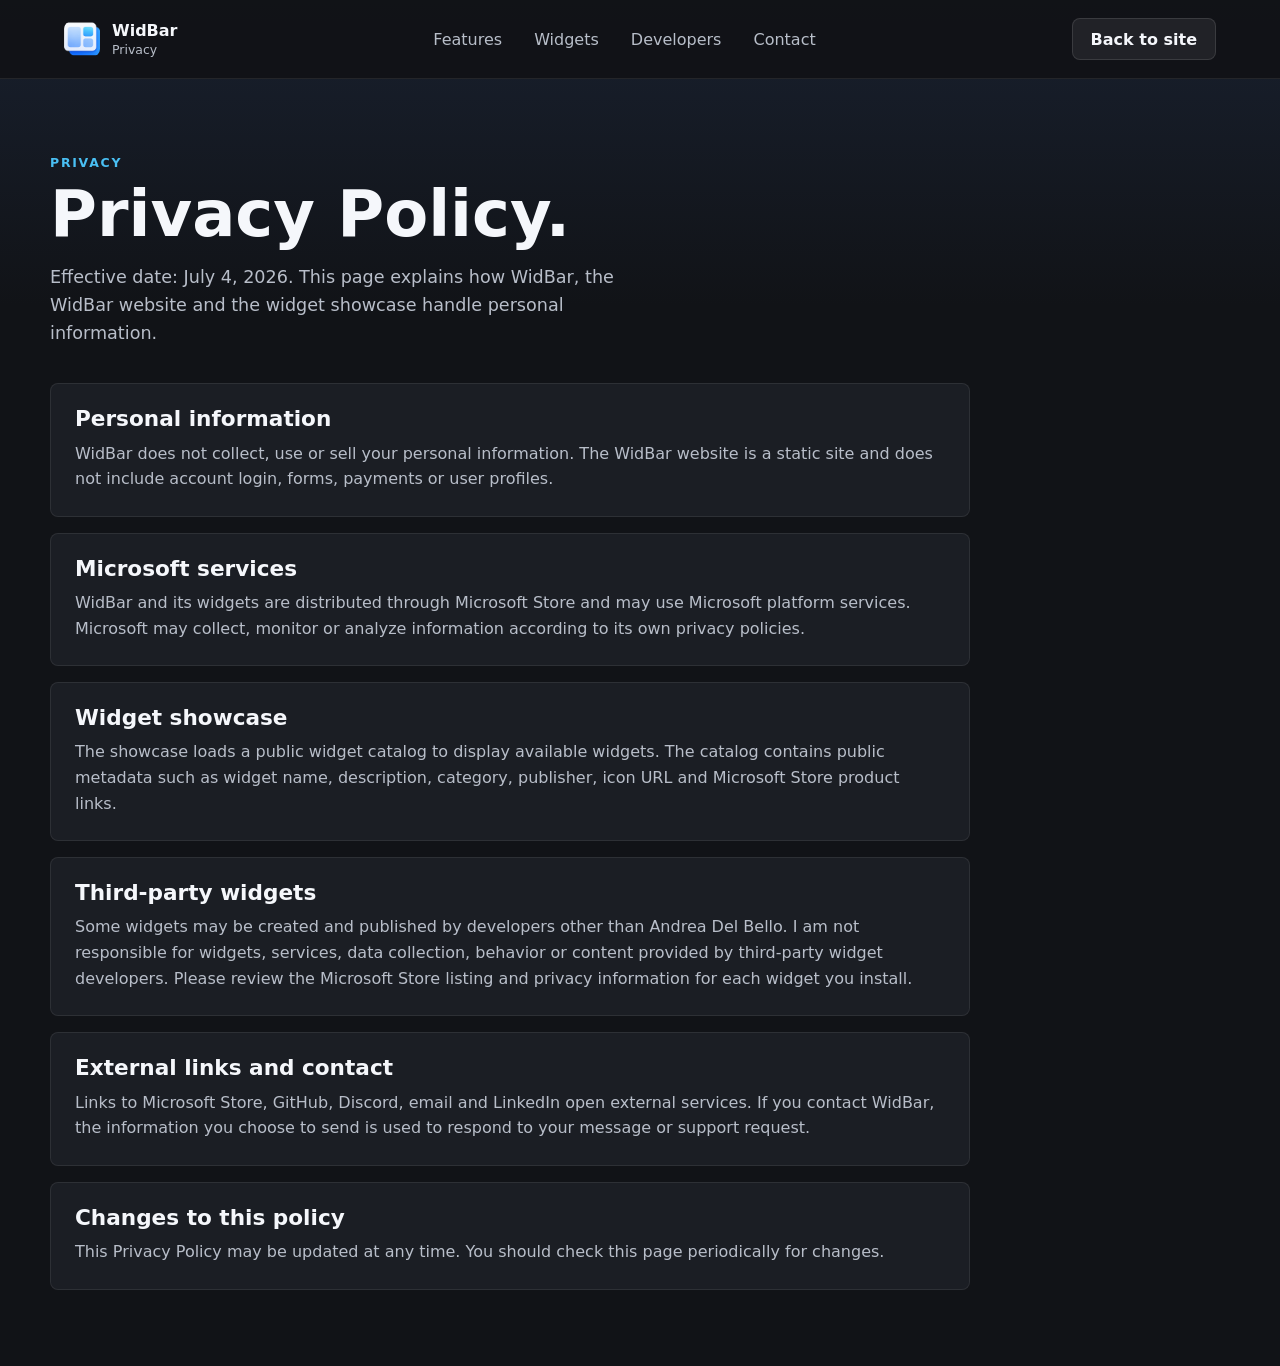
==== privacy.html @ 2c213d33 "Redesign WidBar showcase website" ====
<!doctype html>
<html lang="en">
<head>
  <meta charset="utf-8">
  <meta name="viewport" content="width=device-width, initial-scale=1">
  <meta name="color-scheme" content="dark">
  <title>Privacy - WidBar</title>
  <meta name="description" content="Privacy policy for WidBar, the WidBar website and the widget showcase.">
  <link rel="icon" href="assets/widbar-logo.png">
  <link rel="stylesheet" href="styles.css">
</head>
<body>
  <header class="site-header">
    <a class="brand" href="https://apps.microsoft.com/detail/9pkldnm83tp9" aria-label="Download WidBar from Microsoft Store">
      <img class="brand-logo" src="assets/widbar-logo.png" alt="" aria-hidden="true">
      <span>
        <strong>WidBar</strong>
        <small>Privacy</small>
      </span>
    </a>

    <nav class="top-nav" aria-label="Primary navigation">
      <a href="./#features">Features</a>
      <a href="./#showcase">Widgets</a>
      <a href="./#developers">Developers</a>
      <a href="./#contact">Contact</a>
    </nav>

    <a class="button button-secondary" href="./">Back to site</a>
  </header>

  <main>
    <section class="privacy-page">
      <p class="eyebrow">Privacy</p>
      <h1>Privacy Policy.</h1>
      <p class="hero-text">
        Effective date: July 4, 2026. This page explains how WidBar, the WidBar website
        and the widget showcase handle personal information.
      </p>

      <div class="privacy-content">
        <article>
          <h2>Personal information</h2>
          <p>
            WidBar does not collect, use or sell your personal information. The WidBar
            website is a static site and does not include account login, forms, payments
            or user profiles.
          </p>
        </article>

        <article>
          <h2>Microsoft services</h2>
          <p>
            WidBar and its widgets are distributed through Microsoft Store and may use
            Microsoft platform services. Microsoft may collect, monitor or analyze
            information according to its own privacy policies.
          </p>
        </article>

        <article>
          <h2>Widget showcase</h2>
          <p>
            The showcase loads a public widget catalog to display available widgets. The
            catalog contains public metadata such as widget name, description, category,
            publisher, icon URL and Microsoft Store product links.
          </p>
        </article>

        <article>
          <h2>Third-party widgets</h2>
          <p>
            Some widgets may be created and published by developers other than Andrea
            Del Bello. I am not responsible for widgets, services, data collection,
            behavior or content provided by third-party widget developers. Please review
            the Microsoft Store listing and privacy information for each widget you install.
          </p>
        </article>

        <article>
          <h2>External links and contact</h2>
          <p>
            Links to Microsoft Store, GitHub, Discord, email and LinkedIn open external
            services. If you contact WidBar, the information you choose to send is used
            to respond to your message or support request.
          </p>
        </article>

        <article>
          <h2>Changes to this policy</h2>
          <p>
            This Privacy Policy may be updated at any time. You should check this page
            periodically for changes.
          </p>
        </article>
      </div>
    </section>
  </main>
</body>
</html>
---- styles.css ----
:root {
  color-scheme: dark;
  --bg: #111317;
  --panel: #1b1e24;
  --panel-2: #242831;
  --panel-3: #2d323d;
  --text: #f5f7fb;
  --muted: #b8bec9;
  --soft: #858d9b;
  --line: #363b46;
  --accent: #49bff3;
  --accent-2: #70d77a;
  --shadow: 0 24px 70px rgba(0, 0, 0, .34);
  font-family: "Segoe UI", system-ui, -apple-system, BlinkMacSystemFont, sans-serif;
}

* {
  box-sizing: border-box;
}

html {
  scroll-behavior: smooth;
}

body {
  margin: 0;
  min-height: 100vh;
  background: var(--bg);
  color: var(--text);
}

body::before {
  content: "";
  position: fixed;
  inset: 0;
  z-index: -1;
  background:
    linear-gradient(180deg, rgba(31, 44, 68, .52), rgba(17, 19, 23, .2) 34%, rgba(17, 19, 23, 1) 72%),
    #111317;
}

a {
  color: inherit;
  text-decoration: none;
}

img {
  display: block;
  max-width: 100%;
}

.site-header {
  position: sticky;
  top: 0;
  z-index: 10;
  display: flex;
  align-items: center;
  justify-content: space-between;
  gap: 24px;
  padding: 18px clamp(20px, 5vw, 72px);
  background: rgba(17, 19, 23, .94);
  border-bottom: 1px solid rgba(255, 255, 255, .08);
  transform: translateY(0);
  transition: transform .28s ease, background .18s ease, border-color .18s ease;
  will-change: transform;
}

.site-header.is-hidden {
  transform: translateY(-100%);
}

.brand {
  display: inline-flex;
  align-items: center;
  gap: 12px;
  min-width: max-content;
}

.brand-logo {
  width: 36px;
  height: 36px;
  object-fit: contain;
  border-radius: 8px;
}

.brand strong,
.brand small {
  display: block;
}

.brand strong {
  font-size: 1rem;
}

.brand small {
  margin-top: 2px;
  color: var(--muted);
  font-size: .78rem;
}

.top-nav {
  display: flex;
  align-items: center;
  gap: 8px;
  color: var(--muted);
}

.top-nav a {
  border-radius: 8px;
  padding: 8px 12px;
}

.top-nav a:hover {
  background: rgba(255, 255, 255, .07);
  color: var(--text);
}

.button {
  display: inline-flex;
  align-items: center;
  justify-content: center;
  min-height: 42px;
  border: 1px solid transparent;
  border-radius: 8px;
  padding: 0 18px;
  font-weight: 650;
  transition: transform .16s ease, background .16s ease, border-color .16s ease;
}

.button:hover {
  transform: translateY(-1px);
}

.button-primary {
  background: var(--accent);
  color: #071219;
}

.button-secondary {
  background: rgba(255, 255, 255, .07);
  border-color: rgba(255, 255, 255, .11);
  color: var(--text);
}

main {
  width: min(1180px, calc(100% - 40px));
  margin: 0 auto;
}

.hero {
  display: grid;
  grid-template-columns: minmax(0, .72fr) minmax(520px, 1.28fr);
  align-items: center;
  gap: clamp(34px, 6vw, 86px);
  min-height: min(820px, calc(100vh - 60px));
  padding: 46px 0 48px;
}

.eyebrow {
  margin: 0 0 12px;
  color: var(--accent);
  font-size: .78rem;
  font-weight: 800;
  letter-spacing: .14em;
  text-transform: uppercase;
}

h1,
h2,
h3,
p {
  margin-top: 0;
}

h1 {
  margin-bottom: 18px;
  max-width: 700px;
  font-size: clamp(2.8rem, 5vw, 4.15rem);
  line-height: 1;
  letter-spacing: 0;
}

h2 {
  margin-bottom: 12px;
  font-size: clamp(2rem, 4vw, 3.15rem);
  line-height: 1.03;
  letter-spacing: 0;
}

h3 {
  margin-bottom: 8px;
  font-size: 1.1rem;
}

.hero-text,
.section-heading p,
.showcase-heading p,
.workflow p,
.feature-card p {
  color: var(--muted);
  line-height: 1.58;
}

.hero-text {
  max-width: 620px;
  font-size: 1.1rem;
}

.hero-actions {
  display: flex;
  flex-wrap: wrap;
  gap: 12px;
  margin-top: 28px;
}

.feature-card {
  border: 1px solid rgba(255, 255, 255, .1);
  border-radius: 8px;
  background: var(--panel);
  box-shadow: var(--shadow);
  overflow: hidden;
}

.hero-composition {
  position: relative;
  min-height: clamp(520px, 48vw, 660px);
  margin: 0;
  isolation: isolate;
}

.hero-composition::before {
  content: "";
  position: absolute;
  inset: 15% 4% 10% 16%;
  z-index: -1;
  border-radius: 16px;
  background: linear-gradient(135deg, rgba(73, 191, 243, .2), rgba(112, 215, 122, .12));
  opacity: .7;
}

.hero-layer {
  position: absolute;
  border: 1px solid rgba(255, 255, 255, .12);
  border-radius: 8px;
  background: var(--panel);
  box-shadow: 0 28px 80px rgba(0, 0, 0, .42);
}

.hero-layer-main {
  top: 12%;
  right: 0;
  width: 86%;
  z-index: 2;
}

.hero-layer-media {
  left: 0;
  bottom: 3%;
  width: 38%;
  z-index: 4;
}

.hero-layer-metrics {
  right: 6%;
  bottom: 0;
  width: 48%;
  z-index: 3;
}

.section {
  padding: 76px 0;
  border-top: 1px solid rgba(255, 255, 255, .08);
}

.section-heading {
  max-width: 760px;
  margin-bottom: 30px;
}

.feature-grid {
  display: grid;
  grid-template-columns: repeat(2, minmax(0, 1fr));
  gap: 18px;
}

.feature-card {
  padding: 20px;
}

.feature-card > img {
  width: 100%;
  border-radius: 6px;
  border: 1px solid rgba(255, 255, 255, .08);
  margin-bottom: 18px;
}

.workflow-section {
  padding-top: 64px;
}

.workflow {
  display: grid;
  grid-template-columns: repeat(3, 1fr);
  gap: 16px;
}

.workflow article {
  padding: 24px;
  border: 1px solid rgba(255, 255, 255, .08);
  border-radius: 8px;
  background: var(--panel);
}

.step-number {
  display: grid;
  width: 34px;
  height: 34px;
  place-items: center;
  margin-bottom: 18px;
  border-radius: 50%;
  background: rgba(73, 191, 243, .15);
  color: var(--accent);
  font-weight: 800;
}

.showcase-section {
  padding-top: 70px;
}

.showcase-heading {
  display: flex;
  align-items: end;
  justify-content: space-between;
  gap: 24px;
  margin-bottom: 24px;
}

#status {
  margin-bottom: 0;
}

.search {
  display: flex;
  align-items: center;
  gap: 10px;
  width: min(100%, 340px);
  min-height: 44px;
  padding: 0 14px;
  border: 1px solid var(--line);
  border-radius: 8px;
  background: var(--panel);
  color: var(--soft);
}

.search span {
  font-size: .82rem;
}

.search input {
  width: 100%;
  border: 0;
  outline: 0;
  background: transparent;
  color: var(--text);
  font: inherit;
}

.search input::placeholder {
  color: var(--soft);
}

.catalog-layout {
  display: grid;
  grid-template-columns: 230px minmax(0, 1fr);
  gap: 22px;
}

.category-panel {
  align-self: start;
  position: sticky;
  top: 96px;
  padding: 16px;
  border: 1px solid rgba(255, 255, 255, .08);
  border-radius: 8px;
  background: var(--panel);
}

.category-panel h3 {
  margin-bottom: 12px;
  color: var(--muted);
  font-size: .86rem;
  letter-spacing: .1em;
  text-transform: uppercase;
}

.category-list {
  display: grid;
  gap: 6px;
}

.category-button {
  display: flex;
  align-items: center;
  justify-content: space-between;
  width: 100%;
  min-height: 42px;
  border: 0;
  border-radius: 8px;
  padding: 0 12px;
  background: transparent;
  color: var(--muted);
  font: inherit;
  text-align: left;
  cursor: pointer;
}

.category-button:hover,
.category-button.is-active {
  background: var(--panel-3);
  color: var(--text);
}

.category-button.is-active {
  box-shadow: inset 3px 0 0 var(--accent);
}

.category-count {
  color: var(--soft);
  font-size: .9rem;
}

.widget-grid {
  display: grid;
  grid-template-columns: repeat(2, minmax(0, 1fr));
  gap: 18px;
}

.widget-card {
  display: flex;
  min-height: 290px;
  flex-direction: column;
  gap: 18px;
  padding: 22px;
  border: 1px solid rgba(255, 255, 255, .08);
  border-radius: 8px;
  background: var(--panel);
  transition: transform .18s ease, border-color .18s ease, background .18s ease;
}

.widget-card:hover {
  transform: translateY(-2px);
  border-color: rgba(73, 191, 243, .5);
  background: var(--panel-2);
}

.widget-top {
  display: flex;
  align-items: center;
  gap: 14px;
}

.widget-icon {
  width: 58px;
  height: 58px;
  object-fit: contain;
  border-radius: 8px;
  background: #eef6ff;
  padding: 4px;
}

.widget-top h3 {
  margin-bottom: 4px;
}

.publisher,
.summary,
.description {
  color: var(--muted);
}

.publisher,
.description {
  margin-bottom: 0;
}

.summary {
  margin-bottom: 0;
  color: var(--text);
  font-size: 1.08rem;
  line-height: 1.45;
}

.description {
  line-height: 1.52;
}

.widget-bottom {
  display: flex;
  align-items: end;
  justify-content: space-between;
  gap: 18px;
  margin-top: auto;
}

.tags {
  display: flex;
  flex-wrap: wrap;
  gap: 6px;
}

.tags span {
  border-radius: 999px;
  padding: 6px 10px;
  background: rgba(255, 255, 255, .07);
  color: var(--muted);
  font-size: .82rem;
}

.store-link {
  min-width: max-content;
  border-radius: 8px;
  padding: 10px 12px;
  background: rgba(73, 191, 243, .14);
  color: var(--accent);
  font-weight: 700;
}

.store-link:hover {
  background: var(--accent);
  color: #06151f;
}

.empty-state {
  grid-column: 1 / -1;
  min-height: 190px;
  display: grid;
  place-items: center;
  padding: 34px;
  border: 1px dashed var(--line);
  border-radius: 8px;
  color: var(--muted);
  text-align: center;
}

.developer-grid,
.contact-grid {
  display: grid;
  grid-template-columns: repeat(2, minmax(0, 1fr));
  gap: 16px;
}

.developer-card,
.contact-card {
  display: flex;
  min-height: 250px;
  flex-direction: column;
  padding: 24px;
  border: 1px solid rgba(255, 255, 255, .08);
  border-radius: 8px;
  background: var(--panel);
}

.developer-step,
.contact-card span {
  margin-bottom: 28px;
  color: var(--accent);
  font-size: .82rem;
  font-weight: 800;
  letter-spacing: .12em;
  text-transform: uppercase;
}

.developer-card p,
.contact-card small {
  color: var(--muted);
  line-height: 1.55;
}

.developer-card p {
  margin-bottom: 24px;
}

.developer-card a {
  margin-top: auto;
  color: var(--accent);
  font-weight: 700;
}

.developer-card a:hover,
.contact-card:hover strong {
  color: var(--accent);
}

.developer-panel,
.privacy-panel {
  display: flex;
  align-items: center;
  justify-content: space-between;
  gap: 32px;
  margin-top: 18px;
  padding: clamp(28px, 5vw, 48px);
  border: 1px solid rgba(255, 255, 255, .08);
  border-radius: 8px;
  background: var(--panel);
}

.developer-panel > div:first-child,
.privacy-panel > div:first-child {
  max-width: 720px;
}

.developer-panel p,
.privacy-panel p {
  margin-bottom: 0;
  color: var(--muted);
  line-height: 1.58;
}

.developer-actions {
  display: flex;
  flex-wrap: wrap;
  justify-content: flex-end;
  gap: 12px;
}

.contact-card {
  min-height: 210px;
  color: var(--text);
}

.contact-card strong,
.contact-card small {
  display: block;
}

.contact-card strong {
  margin-bottom: 10px;
  font-size: 1.2rem;
}

.privacy-teaser {
  padding-top: 0;
}

.privacy-page {
  max-width: 920px;
  padding: 76px 0;
}

.privacy-page h1 {
  max-width: 820px;
}

.privacy-content {
  display: grid;
  gap: 16px;
  margin-top: 36px;
}

.privacy-content article {
  padding: 24px;
  border: 1px solid rgba(255, 255, 255, .08);
  border-radius: 8px;
  background: var(--panel);
}

.privacy-content h2 {
  margin-bottom: 10px;
  font-size: 1.35rem;
}

.privacy-content p {
  margin-bottom: 0;
  color: var(--muted);
  line-height: 1.6;
}

@media (max-width: 1180px) {
  .site-header {
    position: static;
    align-items: flex-start;
    flex-direction: column;
    gap: 14px;
    padding: 16px 20px;
  }

  .brand-logo {
    width: 32px;
    height: 32px;
  }

  .brand small {
    font-size: .72rem;
  }

  .top-nav {
    display: flex;
    width: 100%;
    gap: 4px;
    overflow-x: auto;
    padding-bottom: 2px;
    scrollbar-width: none;
  }

  .top-nav::-webkit-scrollbar {
    display: none;
  }

  .top-nav a {
    flex: 0 0 auto;
    padding: 7px 10px;
    font-size: .92rem;
  }

  .hero {
    grid-template-columns: 1fr;
    min-height: auto;
    padding-top: 42px;
  }

  .hero-composition {
    min-height: auto;
    display: grid;
    gap: 14px;
  }

  .hero-composition::before {
    display: none;
  }

  .hero-layer {
    position: static;
    width: 100%;
  }

  .hero-layer-media,
  .hero-layer-metrics {
    display: none;
  }

  .workflow {
    grid-template-columns: 1fr;
  }

  .developer-grid,
  .contact-grid {
    grid-template-columns: 1fr;
  }

  .developer-panel,
  .privacy-panel {
    align-items: flex-start;
    flex-direction: column;
  }

  .developer-actions {
    justify-content: flex-start;
  }

  .showcase-heading {
    align-items: stretch;
    flex-direction: column;
  }

  .search {
    width: 100%;
  }

  .catalog-layout {
    grid-template-columns: 1fr;
  }

  .category-panel {
    position: static;
  }

  .category-list {
    display: flex;
    flex-wrap: wrap;
  }

  .category-button {
    width: auto;
  }
}

@media (max-width: 720px) {
  main {
    width: min(100% - 32px, 1180px);
  }

  h1 {
    font-size: clamp(2.25rem, 10vw, 3rem);
  }

  .widget-grid {
    grid-template-columns: 1fr;
  }

  .widget-bottom,
  .developer-actions {
    align-items: stretch;
    flex-direction: column;
  }
}
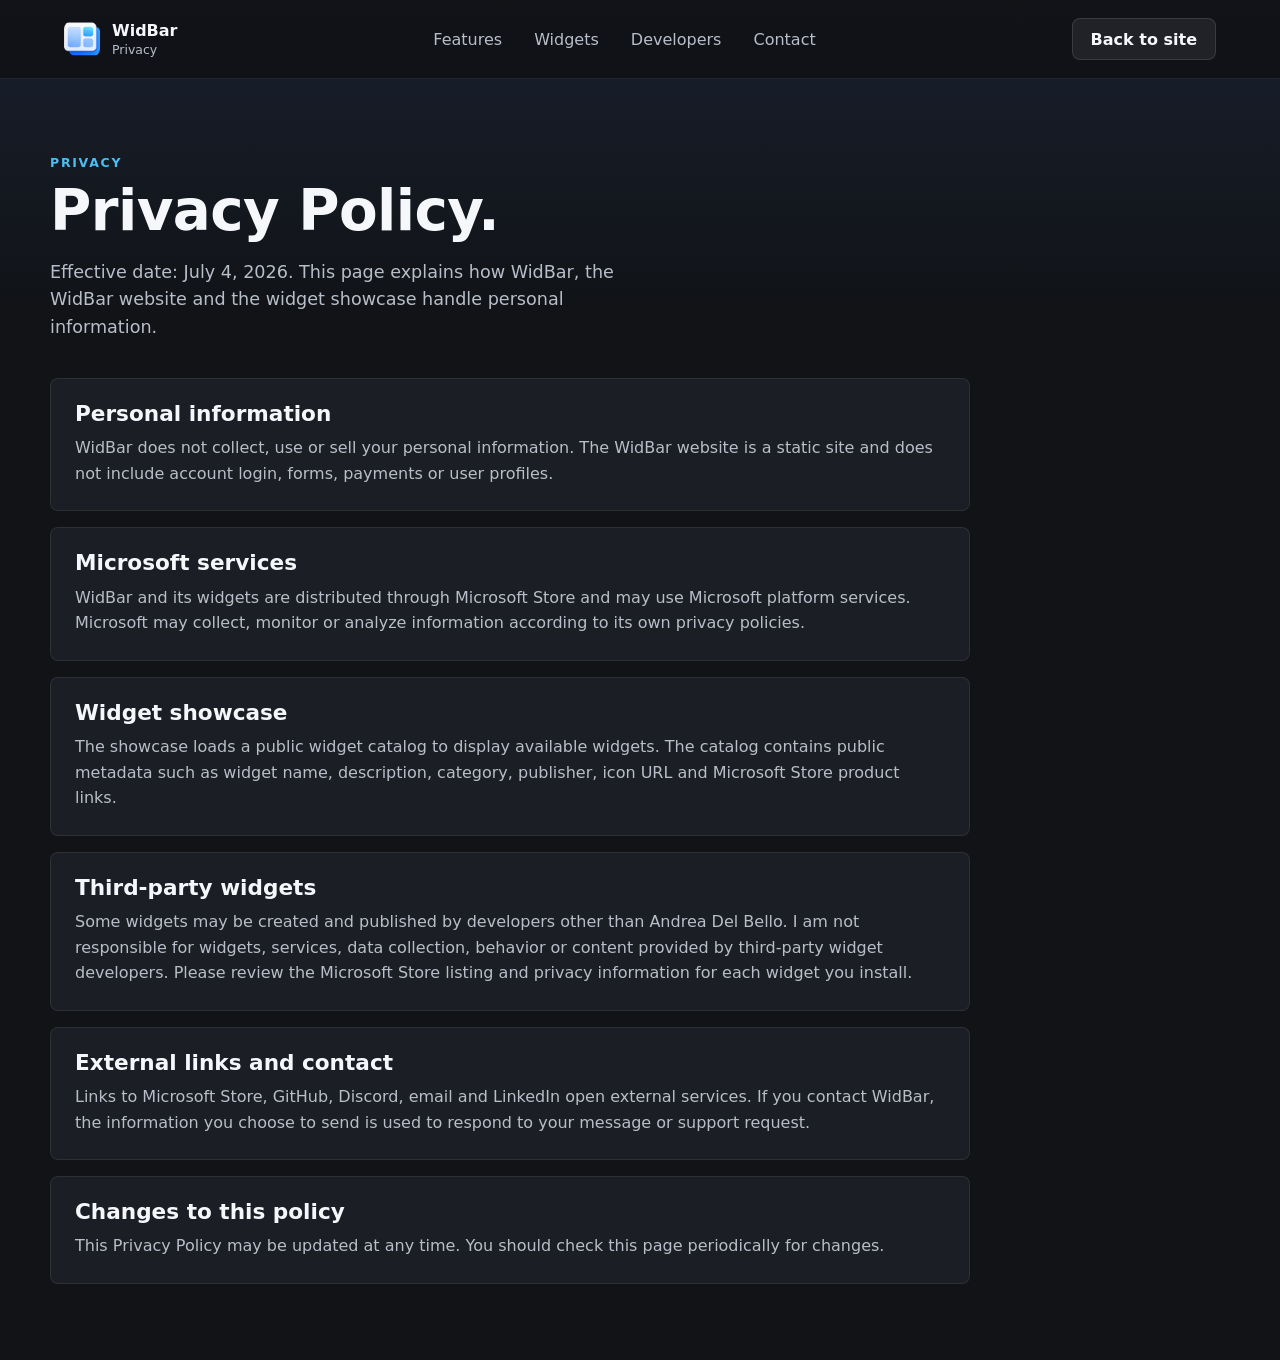
==== commit 1f57c0e7: "Refresh the hero and add News and Weather cards" ====
--- a/privacy.html
+++ b/privacy.html
@@ -7,7 +7,7 @@
   <title>Privacy - WidBar</title>
   <meta name="description" content="Privacy policy for WidBar, the WidBar website and the widget showcase.">
   <link rel="icon" href="assets/widbar-logo.png">
-  <link rel="stylesheet" href="styles.css">
+  <link rel="stylesheet" href="styles.css?v=6">
 </head>
 <body>
   <header class="site-header">
--- a/styles.css
+++ b/styles.css
@@ -29,6 +29,10 @@
   color: var(--text);
 }
 
+body.is-lightbox-open {
+  overflow: hidden;
+}
+
 body::before {
   content: "";
   position: fixed;
@@ -149,9 +153,10 @@
 
 .hero {
   display: grid;
-  grid-template-columns: minmax(0, .72fr) minmax(520px, 1.28fr);
+  /* Wide enough for the headline to set in four lines rather than six. */
+  grid-template-columns: minmax(0, .84fr) minmax(520px, 1.16fr);
   align-items: center;
-  gap: clamp(34px, 6vw, 86px);
+  gap: clamp(34px, 5vw, 72px);
   min-height: min(820px, calc(100vh - 60px));
   padding: 46px 0 48px;
 }
@@ -175,9 +180,11 @@
 h1 {
   margin-bottom: 18px;
   max-width: 700px;
-  font-size: clamp(2.8rem, 5vw, 4.15rem);
-  line-height: 1;
-  letter-spacing: 0;
+  font-size: clamp(2.6rem, 4.4vw, 3.9rem);
+  line-height: 1.04;
+  letter-spacing: -.01em;
+  /* Evens out the line lengths instead of leaving one orphan word per line. */
+  text-wrap: balance;
 }
 
 h2 {
@@ -228,14 +235,17 @@
   isolation: isolate;
 }
 
+/* Soft glow behind the screenshots. */
 .hero-composition::before {
   content: "";
   position: absolute;
-  inset: 15% 4% 10% 16%;
+  inset: 0;
   z-index: -1;
-  border-radius: 16px;
-  background: linear-gradient(135deg, rgba(73, 191, 243, .2), rgba(112, 215, 122, .12));
-  opacity: .7;
+  /* Stops fade to their own hue at zero alpha. `transparent` is black, and
+     fading through it leaves a grey rectangle the size of the element. */
+  background:
+    radial-gradient(58% 46% at 66% 26%, rgba(73, 191, 243, .2), rgba(73, 191, 243, 0) 72%),
+    radial-gradient(42% 36% at 24% 78%, rgba(112, 215, 122, .1), rgba(112, 215, 122, 0) 74%);
 }
 
 .hero-layer {
@@ -244,27 +254,96 @@
   border-radius: 8px;
   background: var(--panel);
   box-shadow: 0 28px 80px rgba(0, 0, 0, .42);
-}
-
+  transition: transform .28s ease, scale .28s ease, border-color .28s ease, box-shadow .28s ease;
+}
+
+/* App behind, four widget flyouts fanned along the bottom. The stagger and the
+   tilt are what keep them legible; flush and straight they read as one band. */
 .hero-layer-main {
-  top: 12%;
+  top: 0;
   right: 0;
-  width: 86%;
+  width: 90%;
+  z-index: 1;
+}
+
+.hero-layer-news {
+  left: 0;
+  bottom: 15%;
+  width: 26%;
+  z-index: 5;
+  transform: rotate(-2deg);
+  animation: heroFloat 7s ease-in-out infinite;
+}
+
+.hero-layer-media {
+  left: 25%;
+  bottom: 6%;
+  width: 26%;
+  z-index: 4;
+  transform: rotate(-.6deg);
+  animation: heroFloatAlt 8s ease-in-out infinite;
+}
+
+.hero-layer-weather {
+  left: 50%;
+  bottom: 13%;
+  width: 26%;
+  z-index: 3;
+  transform: rotate(.8deg);
+  animation: heroFloat 9s ease-in-out infinite;
+}
+
+.hero-layer-metrics {
+  right: 0;
+  bottom: 7%;
+  width: 27%;
   z-index: 2;
-}
-
-.hero-layer-media {
-  left: 0;
-  bottom: 3%;
-  width: 38%;
-  z-index: 4;
-}
-
-.hero-layer-metrics {
-  right: 6%;
-  bottom: 0;
-  width: 48%;
-  z-index: 3;
+  transform: rotate(2deg);
+  animation: heroFloatAlt 10s ease-in-out infinite;
+}
+
+/* Hover nudges the stack apart. Each rule repeats its own tilt, or the card
+   would snap straight as soon as the pointer arrived. */
+.hero-composition:hover .hero-layer-main {
+  transform: translateY(-6px);
+}
+
+.hero-composition:hover .hero-layer-news {
+  transform: translateY(-10px) rotate(-3deg);
+}
+
+.hero-composition:hover .hero-layer-media {
+  transform: translateY(-6px) rotate(-1.2deg);
+}
+
+.hero-composition:hover .hero-layer-weather {
+  transform: translateY(-8px) rotate(1.4deg);
+}
+
+.hero-composition:hover .hero-layer-metrics {
+  transform: translateY(-4px) rotate(3deg);
+}
+
+@keyframes heroFloat {
+  0%,
+  100% {
+    translate: 0 0;
+  }
+
+  50% {
+    translate: 0 -10px;
+  }
+}
+
+@keyframes heroFloatAlt {
+  0%,
+  100% {
+    translate: 0 0;
+  }
+
+  50% {
+    translate: 0 8px;
+  }
 }
 
 .section {
@@ -279,7 +358,10 @@
 
 .feature-grid {
   display: grid;
-  grid-template-columns: repeat(2, minmax(0, 1fr));
+  /* Two across on a desktop, one when it narrows. With four screenshot-led
+     cards, a wider card shows the widget; four in a row would squeeze each to
+     under 290px and the screenshots would be unreadable. */
+  grid-template-columns: repeat(auto-fit, minmax(420px, 1fr));
   gap: 18px;
 }
 
@@ -292,6 +374,26 @@
   border-radius: 6px;
   border: 1px solid rgba(255, 255, 255, .08);
   margin-bottom: 18px;
+  transition: border-color .22s ease, opacity .22s ease;
+}
+
+.is-zoomable {
+  cursor: pointer;
+}
+
+.is-zoomable:hover,
+.is-zoomable:focus-visible {
+  border-color: rgba(73, 191, 243, .62);
+  outline: none;
+}
+
+/* Only the hero cards zoom, and the one under the pointer comes to the front.
+   The zoom uses `scale` so it does not overwrite the tilt in `transform`. */
+.hero-layer.is-zoomable:hover,
+.hero-layer.is-zoomable:focus-visible {
+  z-index: 6;
+  scale: 1.12;
+  box-shadow: 0 34px 90px rgba(0, 0, 0, .55);
 }
 
 .workflow-section {
@@ -399,6 +501,7 @@
 }
 
 .category-button {
+  position: relative;
   display: flex;
   align-items: center;
   justify-content: space-between;
@@ -414,14 +517,28 @@
   cursor: pointer;
 }
 
-.category-button:hover,
+.category-button:hover {
+  background: var(--panel-2);
+  color: var(--text);
+}
+
 .category-button.is-active {
   background: var(--panel-3);
   color: var(--text);
 }
 
-.category-button.is-active {
-  box-shadow: inset 3px 0 0 var(--accent);
+/* Short accent bar, the way Windows marks a selected item. A full-height edge
+   fights the rounded corners and reads as a stray sliver. */
+.category-button.is-active::before {
+  content: "";
+  position: absolute;
+  left: 0;
+  top: 50%;
+  translate: 0 -50%;
+  width: 3px;
+  height: 16px;
+  border-radius: 2px;
+  background: var(--accent);
 }
 
 .category-count {
@@ -540,6 +657,107 @@
   border-radius: 8px;
   color: var(--muted);
   text-align: center;
+}
+
+.js .reveal {
+  opacity: 0;
+  transform: translateY(22px);
+  transition: opacity .62s ease, transform .62s ease;
+}
+
+.js .reveal.is-visible {
+  opacity: 1;
+  transform: translateY(0);
+}
+
+.image-lightbox[hidden] {
+  display: none;
+}
+
+.image-lightbox {
+  position: fixed;
+  inset: 0;
+  z-index: 100;
+  display: grid;
+  place-items: center;
+  padding: clamp(18px, 5vw, 56px);
+  animation: lightboxFade .16s ease both;
+}
+
+.image-lightbox-backdrop {
+  position: absolute;
+  inset: 0;
+  border: 0;
+  background: rgba(5, 7, 11, .82);
+  cursor: zoom-out;
+}
+
+.image-lightbox-panel {
+  position: relative;
+  display: grid;
+  gap: 12px;
+  width: min(1180px, 96vw);
+  max-height: 90vh;
+  margin: 0;
+  animation: lightboxLift .2s ease both;
+}
+
+.image-lightbox-panel img {
+  width: 100%;
+  max-height: 78vh;
+  object-fit: contain;
+  border: 1px solid rgba(255, 255, 255, .16);
+  border-radius: 8px;
+  background: var(--panel);
+  box-shadow: 0 32px 90px rgba(0, 0, 0, .55);
+}
+
+.image-lightbox-panel figcaption {
+  color: var(--muted);
+  font-size: .92rem;
+  line-height: 1.45;
+  text-align: center;
+}
+
+.image-lightbox-close {
+  justify-self: end;
+  min-height: 38px;
+  border: 1px solid rgba(255, 255, 255, .13);
+  border-radius: 8px;
+  padding: 0 14px;
+  background: var(--panel-2);
+  color: var(--text);
+  font: inherit;
+  font-weight: 650;
+  cursor: pointer;
+}
+
+.image-lightbox-close:hover,
+.image-lightbox-close:focus-visible {
+  background: var(--panel-3);
+  outline: none;
+}
+
+@keyframes lightboxFade {
+  from {
+    opacity: 0;
+  }
+
+  to {
+    opacity: 1;
+  }
+}
+
+@keyframes lightboxLift {
+  from {
+    opacity: 0;
+    transform: translateY(12px) scale(.985);
+  }
+
+  to {
+    opacity: 1;
+    transform: translateY(0) scale(1);
+  }
 }
 
 .developer-grid,
@@ -803,3 +1021,23 @@
     flex-direction: column;
   }
 }
+
+@media (prefers-reduced-motion: reduce) {
+  html {
+    scroll-behavior: auto;
+  }
+
+  *,
+  *::before,
+  *::after {
+    animation-duration: .01ms !important;
+    animation-iteration-count: 1 !important;
+    scroll-behavior: auto !important;
+    transition-duration: .01ms !important;
+  }
+
+  .js .reveal {
+    opacity: 1;
+    transform: none;
+  }
+}
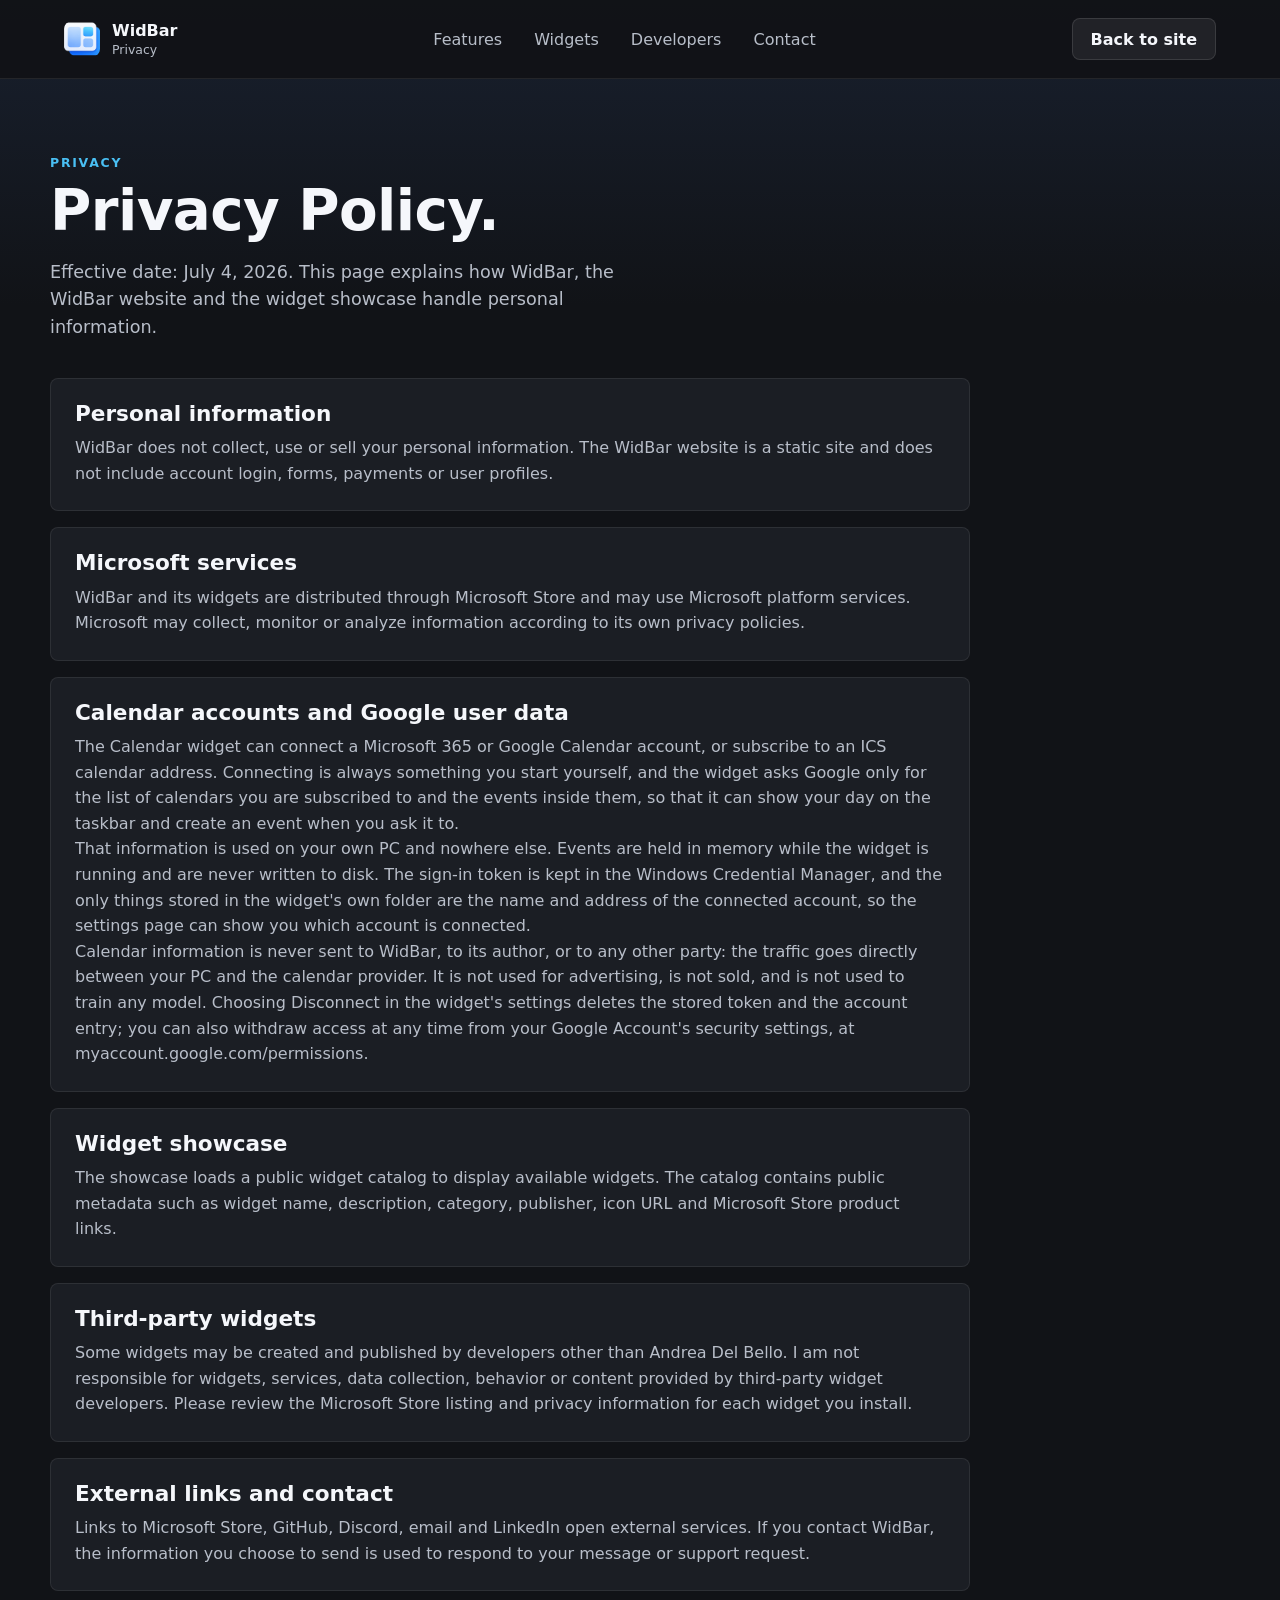
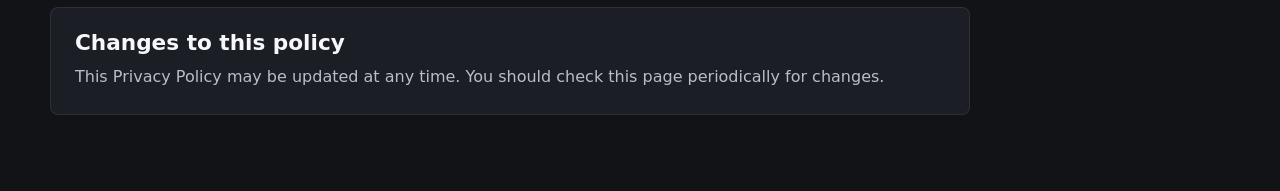
==== commit 60dda347: "Say how the Calendar widget handles Google account data" ====
--- a/privacy.html
+++ b/privacy.html
@@ -58,6 +58,33 @@
         </article>
 
         <article>
+          <h2>Calendar accounts and Google user data</h2>
+          <p>
+            The Calendar widget can connect a Microsoft 365 or Google Calendar account,
+            or subscribe to an ICS calendar address. Connecting is always something you
+            start yourself, and the widget asks Google only for the list of calendars you
+            are subscribed to and the events inside them, so that it can show your day on
+            the taskbar and create an event when you ask it to.
+          </p>
+          <p>
+            That information is used on your own PC and nowhere else. Events are held in
+            memory while the widget is running and are never written to disk. The sign-in
+            token is kept in the Windows Credential Manager, and the only things stored
+            in the widget's own folder are the name and address of the connected account,
+            so the settings page can show you which account is connected.
+          </p>
+          <p>
+            Calendar information is never sent to WidBar, to its author, or to any other
+            party: the traffic goes directly between your PC and the calendar provider.
+            It is not used for advertising, is not sold, and is not used to train any
+            model. Choosing Disconnect in the widget's settings deletes the stored token
+            and the account entry; you can also withdraw access at any time from your
+            Google Account's security settings, at
+            <a href="https://myaccount.google.com/permissions">myaccount.google.com/permissions</a>.
+          </p>
+        </article>
+
+        <article>
           <h2>Widget showcase</h2>
           <p>
             The showcase loads a public widget catalog to display available widgets. The
